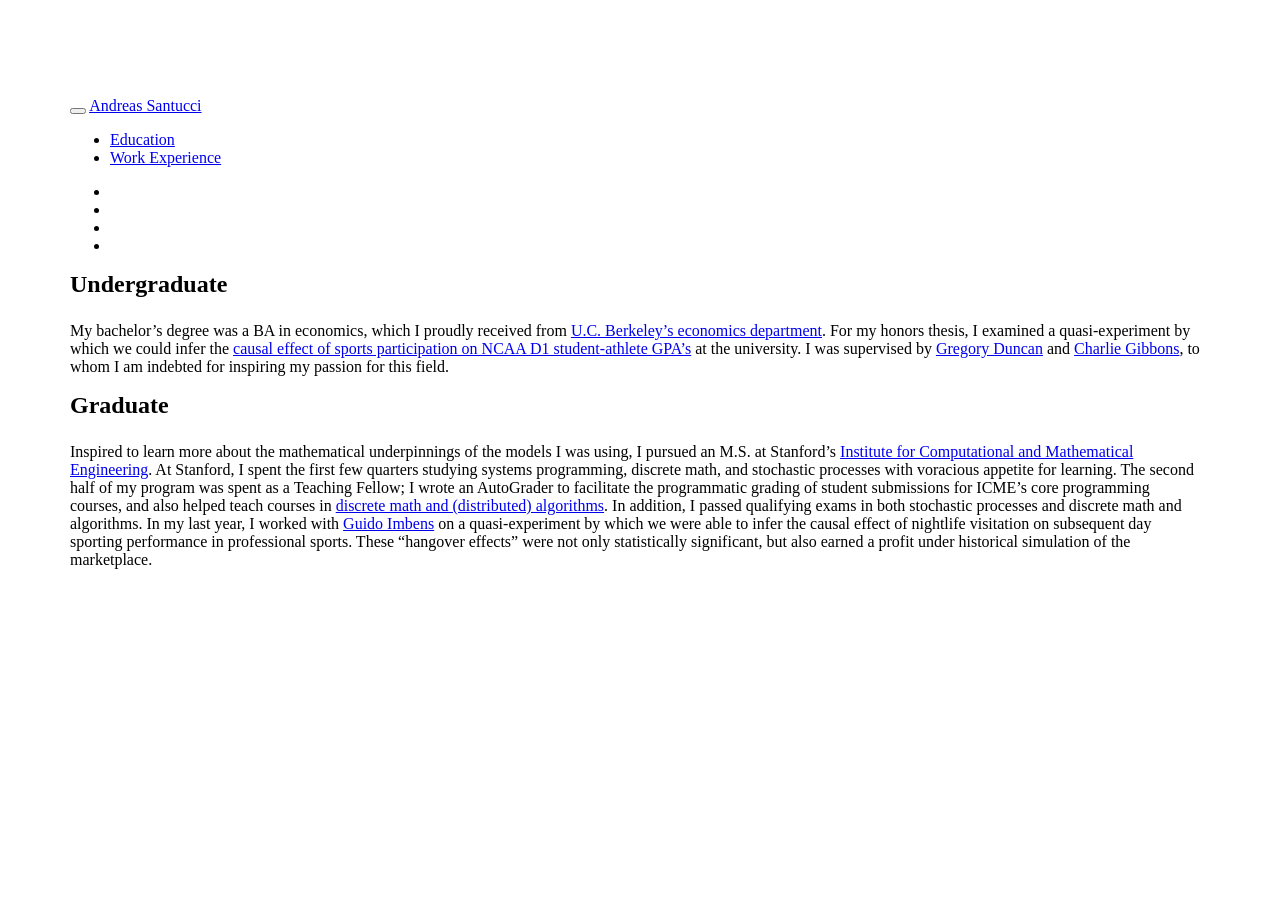
==== Education.html @ 415bad2d "First draft." ====
<!DOCTYPE html>

<html xmlns="http://www.w3.org/1999/xhtml">

<head>

<meta charset="utf-8" />
<meta http-equiv="Content-Type" content="text/html; charset=utf-8" />
<meta name="generator" content="pandoc" />




<title></title>

<script src="site_libs/jquery-1.11.3/jquery.min.js"></script>
<meta name="viewport" content="width=device-width, initial-scale=1" />
<link href="site_libs/bootstrap-3.3.5/css/paper.min.css" rel="stylesheet" />
<script src="site_libs/bootstrap-3.3.5/js/bootstrap.min.js"></script>
<script src="site_libs/bootstrap-3.3.5/shim/html5shiv.min.js"></script>
<script src="site_libs/bootstrap-3.3.5/shim/respond.min.js"></script>
<script src="site_libs/jqueryui-1.11.4/jquery-ui.min.js"></script>
<link href="site_libs/tocify-1.9.1/jquery.tocify.css" rel="stylesheet" />
<script src="site_libs/tocify-1.9.1/jquery.tocify.js"></script>
<script src="site_libs/navigation-1.1/tabsets.js"></script>
<link href="site_libs/highlightjs-9.12.0/default.css" rel="stylesheet" />
<script src="site_libs/highlightjs-9.12.0/highlight.js"></script>
<link href="site_libs/font-awesome-4.5.0/css/font-awesome.min.css" rel="stylesheet" />

<style type="text/css">code{white-space: pre;}</style>
<style type="text/css">
  pre:not([class]) {
    background-color: white;
  }
</style>
<script type="text/javascript">
if (window.hljs) {
  hljs.configure({languages: []});
  hljs.initHighlightingOnLoad();
  if (document.readyState && document.readyState === "complete") {
    window.setTimeout(function() { hljs.initHighlighting(); }, 0);
  }
}
</script>



<style type="text/css">
h1 {
  font-size: 34px;
}
h1.title {
  font-size: 38px;
}
h2 {
  font-size: 30px;
}
h3 {
  font-size: 24px;
}
h4 {
  font-size: 18px;
}
h5 {
  font-size: 16px;
}
h6 {
  font-size: 12px;
}
.table th:not([align]) {
  text-align: left;
}
</style>

<link rel="stylesheet" href="styles.css" type="text/css" />

</head>

<body>

<style type = "text/css">
.main-container {
  max-width: 940px;
  margin-left: auto;
  margin-right: auto;
}
code {
  color: inherit;
  background-color: rgba(0, 0, 0, 0.04);
}
img {
  max-width:100%;
  height: auto;
}
.tabbed-pane {
  padding-top: 12px;
}
button.code-folding-btn:focus {
  outline: none;
}
</style>


<style type="text/css">
/* padding for bootstrap navbar */
body {
  padding-top: 64px;
  padding-bottom: 40px;
}
/* offset scroll position for anchor links (for fixed navbar)  */
.section h1 {
  padding-top: 69px;
  margin-top: -69px;
}

.section h2 {
  padding-top: 69px;
  margin-top: -69px;
}
.section h3 {
  padding-top: 69px;
  margin-top: -69px;
}
.section h4 {
  padding-top: 69px;
  margin-top: -69px;
}
.section h5 {
  padding-top: 69px;
  margin-top: -69px;
}
.section h6 {
  padding-top: 69px;
  margin-top: -69px;
}
</style>

<script>
// manage active state of menu based on current page
$(document).ready(function () {
  // active menu anchor
  href = window.location.pathname
  href = href.substr(href.lastIndexOf('/') + 1)
  if (href === "")
    href = "index.html";
  var menuAnchor = $('a[href="' + href + '"]');

  // mark it active
  menuAnchor.parent().addClass('active');

  // if it's got a parent navbar menu mark it active as well
  menuAnchor.closest('li.dropdown').addClass('active');
});
</script>


<div class="container-fluid main-container">

<!-- tabsets -->
<script>
$(document).ready(function () {
  window.buildTabsets("TOC");
});
</script>

<!-- code folding -->




<script>
$(document).ready(function ()  {

    // move toc-ignore selectors from section div to header
    $('div.section.toc-ignore')
        .removeClass('toc-ignore')
        .children('h1,h2,h3,h4,h5').addClass('toc-ignore');

    // establish options
    var options = {
      selectors: "h1,h2,h3",
      theme: "bootstrap3",
      context: '.toc-content',
      hashGenerator: function (text) {
        return text.replace(/[.\\/?&!#<>]/g, '').replace(/\s/g, '_').toLowerCase();
      },
      ignoreSelector: ".toc-ignore",
      scrollTo: 0
    };
    options.showAndHide = true;
    options.smoothScroll = true;

    // tocify
    var toc = $("#TOC").tocify(options).data("toc-tocify");
});
</script>

<style type="text/css">

#TOC {
  margin: 25px 0px 20px 0px;
}
@media (max-width: 768px) {
#TOC {
  position: relative;
  width: 100%;
}
}


.toc-content {
  padding-left: 30px;
  padding-right: 40px;
}

div.main-container {
  max-width: 1200px;
}

div.tocify {
  width: 20%;
  max-width: 260px;
  max-height: 85%;
}

@media (min-width: 768px) and (max-width: 991px) {
  div.tocify {
    width: 25%;
  }
}

@media (max-width: 767px) {
  div.tocify {
    width: 100%;
    max-width: none;
  }
}

.tocify ul, .tocify li {
  line-height: 20px;
}

.tocify-subheader .tocify-item {
  font-size: 0.90em;
  padding-left: 25px;
  text-indent: 0;
}

.tocify .list-group-item {
  border-radius: 0px;
}


</style>

<!-- setup 3col/9col grid for toc_float and main content  -->
<div class="row-fluid">
<div class="col-xs-12 col-sm-4 col-md-3">
<div id="TOC" class="tocify">
</div>
</div>

<div class="toc-content col-xs-12 col-sm-8 col-md-9">




<div class="navbar navbar-default  navbar-fixed-top" role="navigation">
  <div class="container">
    <div class="navbar-header">
      <button type="button" class="navbar-toggle collapsed" data-toggle="collapse" data-target="#navbar">
        <span class="icon-bar"></span>
        <span class="icon-bar"></span>
        <span class="icon-bar"></span>
      </button>
      <a class="navbar-brand" href="index.html">Andreas Santucci</a>
    </div>
    <div id="navbar" class="navbar-collapse collapse">
      <ul class="nav navbar-nav">
        <li>
  <a href="Education.html">Education</a>
</li>
<li>
  <a href="Work_Experience.html">Work Experience</a>
</li>
      </ul>
      <ul class="nav navbar-nav navbar-right">
        <li>
  <a href="mailto:santucci.andreas@gmail.com">
    <span class="fa fa-envelope fa-lg"></span>
     
  </a>
</li>
<li>
  <a href="https://github.com/asantucci">
    <span class="fa fa-github fa-lg"></span>
     
  </a>
</li>
<li>
  <a href="https://twitter.com/andreassantucci">
    <span class="fa fa-twitter fa-lg"></span>
     
  </a>
</li>
<li>
  <a href="https://www.linkedin.com/in/santucciandreas/">
    <span class="fa fa-linkedin fa-lg"></span>
     
  </a>
</li>
      </ul>
    </div><!--/.nav-collapse -->
  </div><!--/.container -->
</div><!--/.navbar -->

<div class="fluid-row" id="header">




</div>


<p><link rel="stylesheet" href="styles.css" type="text/css"></p>
<div id="undergraduate" class="section level3">
<h3>Undergraduate</h3>
<p>My bachelor’s degree was a BA in economics, which I proudly received from <a href="https://www.econ.berkeley.edu/">U.C. Berkeley’s economics department</a>. For my honors thesis, I examined a quasi-experiment by which we could infer the <a href="http://econ.berkeley.edu/sites/default/files/Santucci.pdf">causal effect of sports participation on NCAA D1 student-athlete GPA’s</a> at the university. I was supervised by <a href="https://econ.washington.edu/news/2014/03/21/amazon-principal-economist-and-affiliate-professor-greg-duncan-introduces-machine">Gregory Duncan</a> and <a href="http://gibbons.bio/">Charlie Gibbons</a>, to whom I am indebted for inspiring my passion for this field.</p>
</div>
<div id="graduate" class="section level3">
<h3>Graduate</h3>
<p>Inspired to learn more about the mathematical underpinnings of the models I was using, I pursued an M.S. at Stanford’s <a href="https://icme.stanford.edu/">Institute for Computational and Mathematical Engineering</a>. At Stanford, I spent the first few quarters studying systems programming, discrete math, and stochastic processes with voracious appetite for learning. The second half of my program was spent as a Teaching Fellow; I wrote an AutoGrader to facilitate the programmatic grading of student submissions for ICME’s core programming courses, and also helped teach courses in <a href="https://stanford.edu/~rezab/classes/cme305/W17/">discrete math and (distributed) algorithms</a>. In addition, I passed qualifying exams in both stochastic processes and discrete math and algorithms. In my last year, I worked with <a href="https://www.gsb.stanford.edu/faculty-research/faculty/guido-w-imbens">Guido Imbens</a> on a quasi-experiment by which we were able to infer the causal effect of nightlife visitation on subsequent day sporting performance in professional sports. These “hangover effects” were not only statistically significant, but also earned a profit under historical simulation of the marketplace.</p>
</div>



</div>
</div>

</div>

<script>

// add bootstrap table styles to pandoc tables
function bootstrapStylePandocTables() {
  $('tr.header').parent('thead').parent('table').addClass('table table-condensed');
}
$(document).ready(function () {
  bootstrapStylePandocTables();
});


</script>

<!-- dynamically load mathjax for compatibility with self-contained -->
<script>
  (function () {
    var script = document.createElement("script");
    script.type = "text/javascript";
    script.src  = "https://mathjax.rstudio.com/latest/MathJax.js?config=TeX-AMS-MML_HTMLorMML";
    document.getElementsByTagName("head")[0].appendChild(script);
  })();
</script>

</body>
</html>
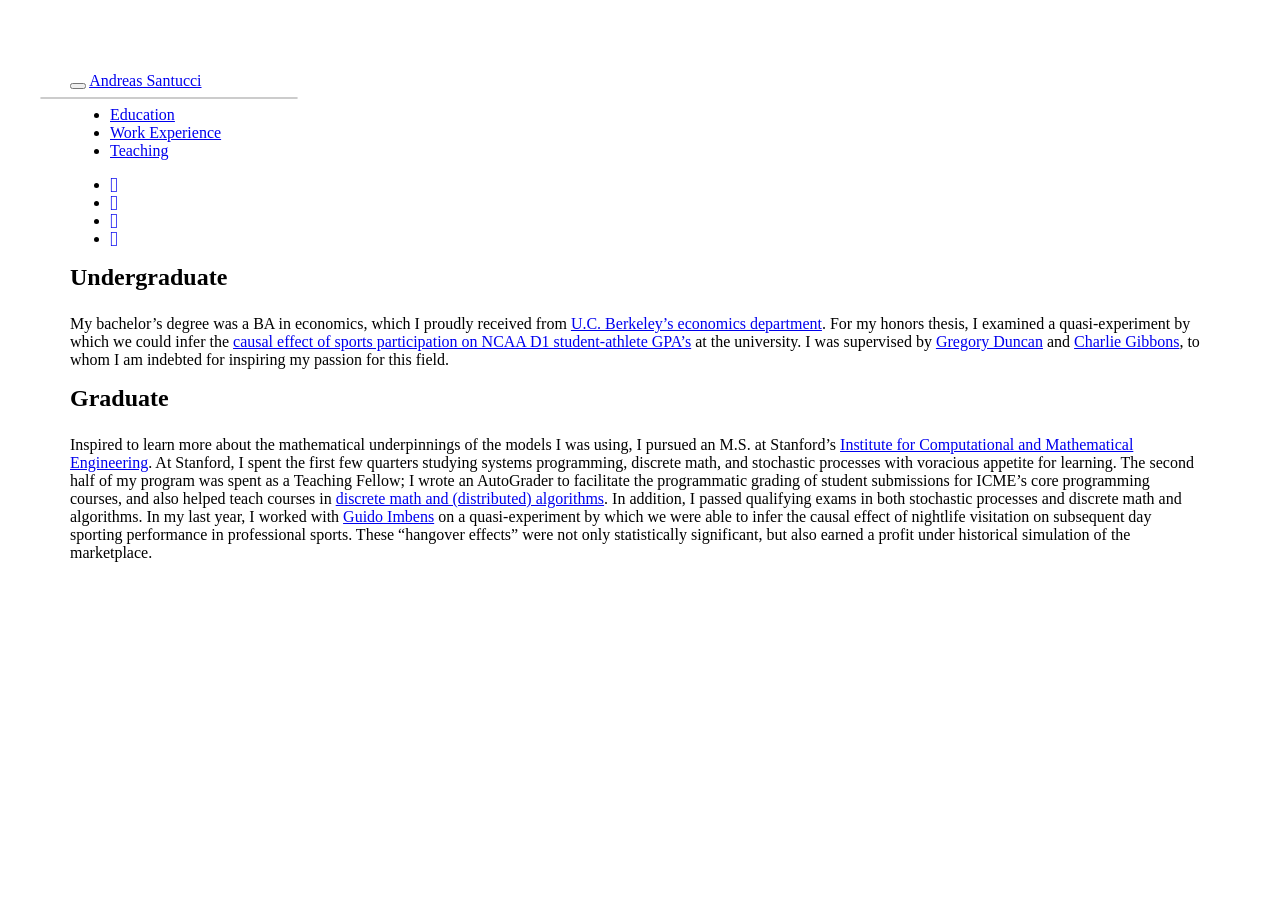
==== commit ff05d3f9: "Added Teaching section." ====
--- a/Education.html
+++ b/Education.html
@@ -283,6 +283,9 @@
 <li>
   <a href="Work_Experience.html">Work Experience</a>
 </li>
+<li>
+  <a href="Teaching.html">Teaching</a>
+</li>
       </ul>
       <ul class="nav navbar-nav navbar-right">
         <li>
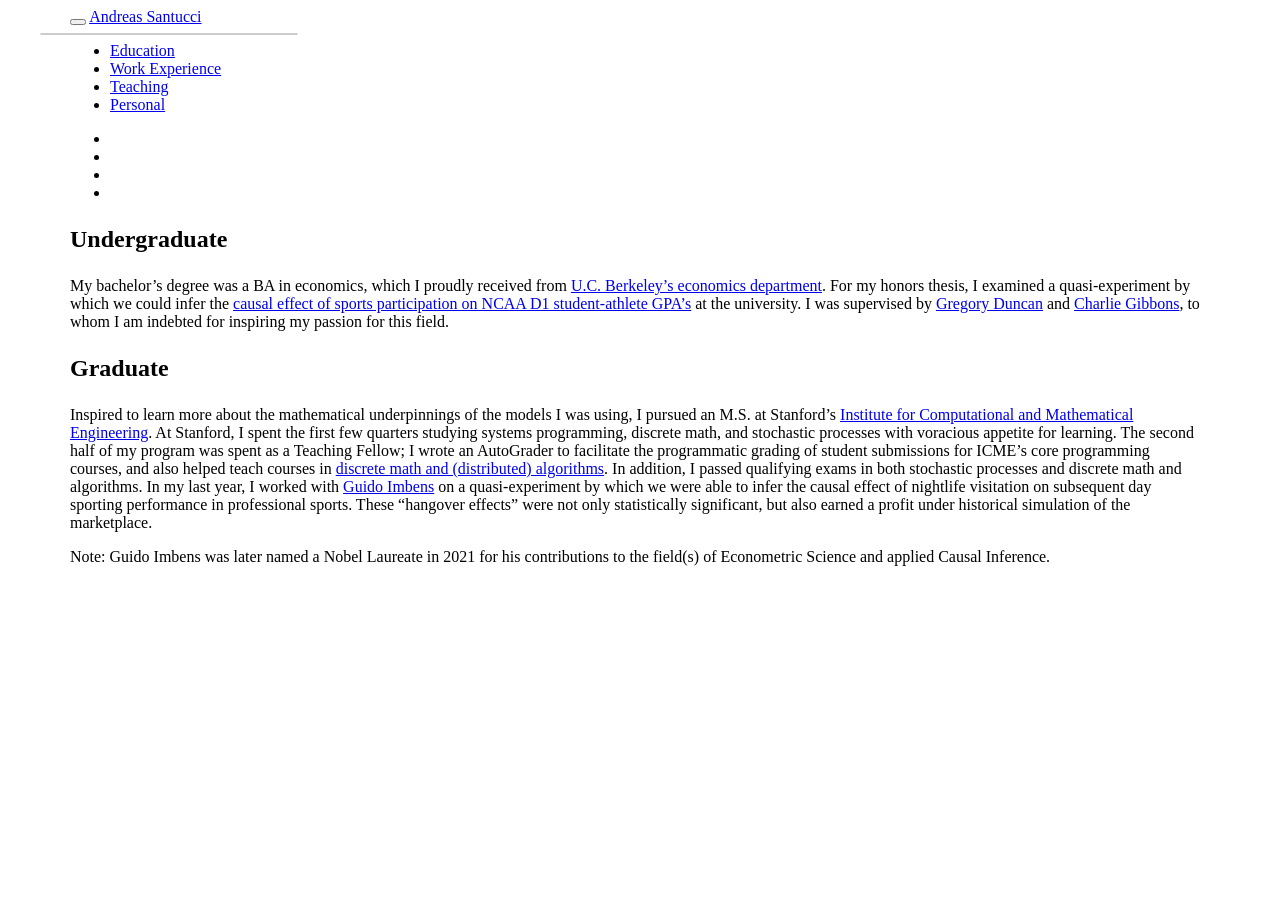
==== commit 5b6d8504: "Added reference to Guido's prize." ====
--- a/Education.html
+++ b/Education.html
@@ -1,38 +1,53 @@
 <!DOCTYPE html>
 
-<html xmlns="http://www.w3.org/1999/xhtml">
+<html>
 
 <head>
 
 <meta charset="utf-8" />
-<meta http-equiv="Content-Type" content="text/html; charset=utf-8" />
 <meta name="generator" content="pandoc" />
-
-
-
-
-<title></title>
-
-<script src="site_libs/jquery-1.11.3/jquery.min.js"></script>
+<meta http-equiv="X-UA-Compatible" content="IE=EDGE" />
+
+
+
+
+<title>Education.knit</title>
+
+<script src="site_libs/header-attrs-2.14/header-attrs.js"></script>
+<script src="site_libs/jquery-3.6.0/jquery-3.6.0.min.js"></script>
 <meta name="viewport" content="width=device-width, initial-scale=1" />
 <link href="site_libs/bootstrap-3.3.5/css/paper.min.css" rel="stylesheet" />
 <script src="site_libs/bootstrap-3.3.5/js/bootstrap.min.js"></script>
 <script src="site_libs/bootstrap-3.3.5/shim/html5shiv.min.js"></script>
 <script src="site_libs/bootstrap-3.3.5/shim/respond.min.js"></script>
+<style>h1 {font-size: 34px;}
+       h1.title {font-size: 38px;}
+       h2 {font-size: 30px;}
+       h3 {font-size: 24px;}
+       h4 {font-size: 18px;}
+       h5 {font-size: 16px;}
+       h6 {font-size: 12px;}
+       code {color: inherit; background-color: rgba(0, 0, 0, 0.04);}
+       pre:not([class]) { background-color: white }</style>
 <script src="site_libs/jqueryui-1.11.4/jquery-ui.min.js"></script>
 <link href="site_libs/tocify-1.9.1/jquery.tocify.css" rel="stylesheet" />
 <script src="site_libs/tocify-1.9.1/jquery.tocify.js"></script>
 <script src="site_libs/navigation-1.1/tabsets.js"></script>
 <link href="site_libs/highlightjs-9.12.0/default.css" rel="stylesheet" />
 <script src="site_libs/highlightjs-9.12.0/highlight.js"></script>
-<link href="site_libs/font-awesome-4.5.0/css/font-awesome.min.css" rel="stylesheet" />
+<link href="site_libs/font-awesome-5.1.0/css/all.css" rel="stylesheet" />
+<link href="site_libs/font-awesome-5.1.0/css/v4-shims.css" rel="stylesheet" />
+
+<style type="text/css">
+  code{white-space: pre-wrap;}
+  span.smallcaps{font-variant: small-caps;}
+  span.underline{text-decoration: underline;}
+  div.column{display: inline-block; vertical-align: top; width: 50%;}
+  div.hanging-indent{margin-left: 1.5em; text-indent: -1.5em;}
+  ul.task-list{list-style: none;}
+    </style>
 
 <style type="text/css">code{white-space: pre;}</style>
-<style type="text/css">
-  pre:not([class]) {
-    background-color: white;
-  }
-</style>
 <script type="text/javascript">
 if (window.hljs) {
   hljs.configure({languages: []});
@@ -45,38 +60,12 @@
 
 
 
-<style type="text/css">
-h1 {
-  font-size: 34px;
-}
-h1.title {
-  font-size: 38px;
-}
-h2 {
-  font-size: 30px;
-}
-h3 {
-  font-size: 24px;
-}
-h4 {
-  font-size: 18px;
-}
-h5 {
-  font-size: 16px;
-}
-h6 {
-  font-size: 12px;
-}
-.table th:not([align]) {
-  text-align: left;
-}
-</style>
+
+
 
 <link rel="stylesheet" href="styles.css" type="text/css" />
 
-</head>
-
-<body>
+
 
 <style type = "text/css">
 .main-container {
@@ -84,58 +73,71 @@
   margin-left: auto;
   margin-right: auto;
 }
-code {
-  color: inherit;
-  background-color: rgba(0, 0, 0, 0.04);
-}
 img {
   max-width:100%;
-  height: auto;
 }
 .tabbed-pane {
   padding-top: 12px;
 }
+.html-widget {
+  margin-bottom: 20px;
+}
 button.code-folding-btn:focus {
   outline: none;
 }
+summary {
+  display: list-item;
+}
+details > summary > p:only-child {
+  display: inline;
+}
+pre code {
+  padding: 0;
+}
 </style>
 
 
 <style type="text/css">
-/* padding for bootstrap navbar */
-body {
-  padding-top: 64px;
-  padding-bottom: 40px;
-}
-/* offset scroll position for anchor links (for fixed navbar)  */
-.section h1 {
-  padding-top: 69px;
-  margin-top: -69px;
-}
-
-.section h2 {
-  padding-top: 69px;
-  margin-top: -69px;
-}
-.section h3 {
-  padding-top: 69px;
-  margin-top: -69px;
-}
-.section h4 {
-  padding-top: 69px;
-  margin-top: -69px;
-}
-.section h5 {
-  padding-top: 69px;
-  margin-top: -69px;
-}
-.section h6 {
-  padding-top: 69px;
-  margin-top: -69px;
+.dropdown-submenu {
+  position: relative;
+}
+.dropdown-submenu>.dropdown-menu {
+  top: 0;
+  left: 100%;
+  margin-top: -6px;
+  margin-left: -1px;
+  border-radius: 0 6px 6px 6px;
+}
+.dropdown-submenu:hover>.dropdown-menu {
+  display: block;
+}
+.dropdown-submenu>a:after {
+  display: block;
+  content: " ";
+  float: right;
+  width: 0;
+  height: 0;
+  border-color: transparent;
+  border-style: solid;
+  border-width: 5px 0 5px 5px;
+  border-left-color: #cccccc;
+  margin-top: 5px;
+  margin-right: -10px;
+}
+.dropdown-submenu:hover>a:after {
+  border-left-color: #adb5bd;
+}
+.dropdown-submenu.pull-left {
+  float: none;
+}
+.dropdown-submenu.pull-left>.dropdown-menu {
+  left: -100%;
+  margin-left: 10px;
+  border-radius: 6px 0 6px 6px;
 }
 </style>
 
-<script>
+<script type="text/javascript">
 // manage active state of menu based on current page
 $(document).ready(function () {
   // active menu anchor
@@ -146,54 +148,85 @@
   var menuAnchor = $('a[href="' + href + '"]');
 
   // mark it active
-  menuAnchor.parent().addClass('active');
+  menuAnchor.tab('show');
 
   // if it's got a parent navbar menu mark it active as well
   menuAnchor.closest('li.dropdown').addClass('active');
+
+  // Navbar adjustments
+  var navHeight = $(".navbar").first().height() + 15;
+  var style = document.createElement('style');
+  var pt = "padding-top: " + navHeight + "px; ";
+  var mt = "margin-top: -" + navHeight + "px; ";
+  var css = "";
+  // offset scroll position for anchor links (for fixed navbar)
+  for (var i = 1; i <= 6; i++) {
+    css += ".section h" + i + "{ " + pt + mt + "}\n";
+  }
+  style.innerHTML = "body {" + pt + "padding-bottom: 40px; }\n" + css;
+  document.head.appendChild(style);
 });
 </script>
 
-
-<div class="container-fluid main-container">
-
 <!-- tabsets -->
-<script>
-$(document).ready(function () {
-  window.buildTabsets("TOC");
-});
-</script>
+
+<style type="text/css">
+.tabset-dropdown > .nav-tabs {
+  display: inline-table;
+  max-height: 500px;
+  min-height: 44px;
+  overflow-y: auto;
+  border: 1px solid #ddd;
+  border-radius: 4px;
+}
+
+.tabset-dropdown > .nav-tabs > li.active:before {
+  content: "";
+  font-family: 'Glyphicons Halflings';
+  display: inline-block;
+  padding: 10px;
+  border-right: 1px solid #ddd;
+}
+
+.tabset-dropdown > .nav-tabs.nav-tabs-open > li.active:before {
+  content: "&#xe258;";
+  border: none;
+}
+
+.tabset-dropdown > .nav-tabs.nav-tabs-open:before {
+  content: "";
+  font-family: 'Glyphicons Halflings';
+  display: inline-block;
+  padding: 10px;
+  border-right: 1px solid #ddd;
+}
+
+.tabset-dropdown > .nav-tabs > li.active {
+  display: block;
+}
+
+.tabset-dropdown > .nav-tabs > li > a,
+.tabset-dropdown > .nav-tabs > li > a:focus,
+.tabset-dropdown > .nav-tabs > li > a:hover {
+  border: none;
+  display: inline-block;
+  border-radius: 4px;
+  background-color: transparent;
+}
+
+.tabset-dropdown > .nav-tabs.nav-tabs-open > li {
+  display: block;
+  float: none;
+}
+
+.tabset-dropdown > .nav-tabs > li {
+  display: none;
+}
+</style>
 
 <!-- code folding -->
 
 
-
-
-<script>
-$(document).ready(function ()  {
-
-    // move toc-ignore selectors from section div to header
-    $('div.section.toc-ignore')
-        .removeClass('toc-ignore')
-        .children('h1,h2,h3,h4,h5').addClass('toc-ignore');
-
-    // establish options
-    var options = {
-      selectors: "h1,h2,h3",
-      theme: "bootstrap3",
-      context: '.toc-content',
-      hashGenerator: function (text) {
-        return text.replace(/[.\\/?&!#<>]/g, '').replace(/\s/g, '_').toLowerCase();
-      },
-      ignoreSelector: ".toc-ignore",
-      scrollTo: 0
-    };
-    options.showAndHide = true;
-    options.smoothScroll = true;
-
-    // tocify
-    var toc = $("#TOC").tocify(options).data("toc-tocify");
-});
-</script>
 
 <style type="text/css">
 
@@ -207,6 +240,12 @@
 }
 }
 
+@media print {
+.toc-content {
+  /* see https://github.com/w3c/csswg-drafts/issues/4434 */
+  float: right;
+}
+}
 
 .toc-content {
   padding-left: 30px;
@@ -242,8 +281,6 @@
 
 .tocify-subheader .tocify-item {
   font-size: 0.90em;
-  padding-left: 25px;
-  text-indent: 0;
 }
 
 .tocify .list-group-item {
@@ -253,8 +290,18 @@
 
 </style>
 
+
+
+</head>
+
+<body>
+
+
+<div class="container-fluid main-container">
+
+
 <!-- setup 3col/9col grid for toc_float and main content  -->
-<div class="row-fluid">
+<div class="row">
 <div class="col-xs-12 col-sm-4 col-md-3">
 <div id="TOC" class="tocify">
 </div>
@@ -268,7 +315,7 @@
 <div class="navbar navbar-default  navbar-fixed-top" role="navigation">
   <div class="container">
     <div class="navbar-header">
-      <button type="button" class="navbar-toggle collapsed" data-toggle="collapse" data-target="#navbar">
+      <button type="button" class="navbar-toggle collapsed" data-toggle="collapse" data-bs-toggle="collapse" data-target="#navbar" data-bs-target="#navbar">
         <span class="icon-bar"></span>
         <span class="icon-bar"></span>
         <span class="icon-bar"></span>
@@ -286,6 +333,9 @@
 <li>
   <a href="Teaching.html">Teaching</a>
 </li>
+<li>
+  <a href="Personal.html">Personal</a>
+</li>
       </ul>
       <ul class="nav navbar-nav navbar-right">
         <li>
@@ -317,7 +367,7 @@
   </div><!--/.container -->
 </div><!--/.navbar -->
 
-<div class="fluid-row" id="header">
+<div id="header">
 
 
 
@@ -333,6 +383,7 @@
 <div id="graduate" class="section level3">
 <h3>Graduate</h3>
 <p>Inspired to learn more about the mathematical underpinnings of the models I was using, I pursued an M.S. at Stanford’s <a href="https://icme.stanford.edu/">Institute for Computational and Mathematical Engineering</a>. At Stanford, I spent the first few quarters studying systems programming, discrete math, and stochastic processes with voracious appetite for learning. The second half of my program was spent as a Teaching Fellow; I wrote an AutoGrader to facilitate the programmatic grading of student submissions for ICME’s core programming courses, and also helped teach courses in <a href="https://stanford.edu/~rezab/classes/cme305/W17/">discrete math and (distributed) algorithms</a>. In addition, I passed qualifying exams in both stochastic processes and discrete math and algorithms. In my last year, I worked with <a href="https://www.gsb.stanford.edu/faculty-research/faculty/guido-w-imbens">Guido Imbens</a> on a quasi-experiment by which we were able to infer the causal effect of nightlife visitation on subsequent day sporting performance in professional sports. These “hangover effects” were not only statistically significant, but also earned a profit under historical simulation of the marketplace.</p>
+<p>Note: Guido Imbens was later named a Nobel Laureate in 2021 for his contributions to the field(s) of Econometric Science and applied Causal Inference.</p>
 </div>
 
 
@@ -346,13 +397,59 @@
 
 // add bootstrap table styles to pandoc tables
 function bootstrapStylePandocTables() {
-  $('tr.header').parent('thead').parent('table').addClass('table table-condensed');
+  $('tr.odd').parent('tbody').parent('table').addClass('table table-condensed');
 }
 $(document).ready(function () {
   bootstrapStylePandocTables();
 });
 
 
+</script>
+
+<!-- tabsets -->
+
+<script>
+$(document).ready(function () {
+  window.buildTabsets("TOC");
+});
+
+$(document).ready(function () {
+  $('.tabset-dropdown > .nav-tabs > li').click(function () {
+    $(this).parent().toggleClass('nav-tabs-open');
+  });
+});
+</script>
+
+<!-- code folding -->
+
+<script>
+$(document).ready(function ()  {
+
+    // temporarily add toc-ignore selector to headers for the consistency with Pandoc
+    $('.unlisted.unnumbered').addClass('toc-ignore')
+
+    // move toc-ignore selectors from section div to header
+    $('div.section.toc-ignore')
+        .removeClass('toc-ignore')
+        .children('h1,h2,h3,h4,h5').addClass('toc-ignore');
+
+    // establish options
+    var options = {
+      selectors: "h1,h2,h3",
+      theme: "bootstrap3",
+      context: '.toc-content',
+      hashGenerator: function (text) {
+        return text.replace(/[.\\/?&!#<>]/g, '').replace(/\s/g, '_');
+      },
+      ignoreSelector: ".toc-ignore",
+      scrollTo: 0
+    };
+    options.showAndHide = true;
+    options.smoothScroll = true;
+
+    // tocify
+    var toc = $("#TOC").tocify(options).data("toc-tocify");
+});
 </script>
 
 <!-- dynamically load mathjax for compatibility with self-contained -->
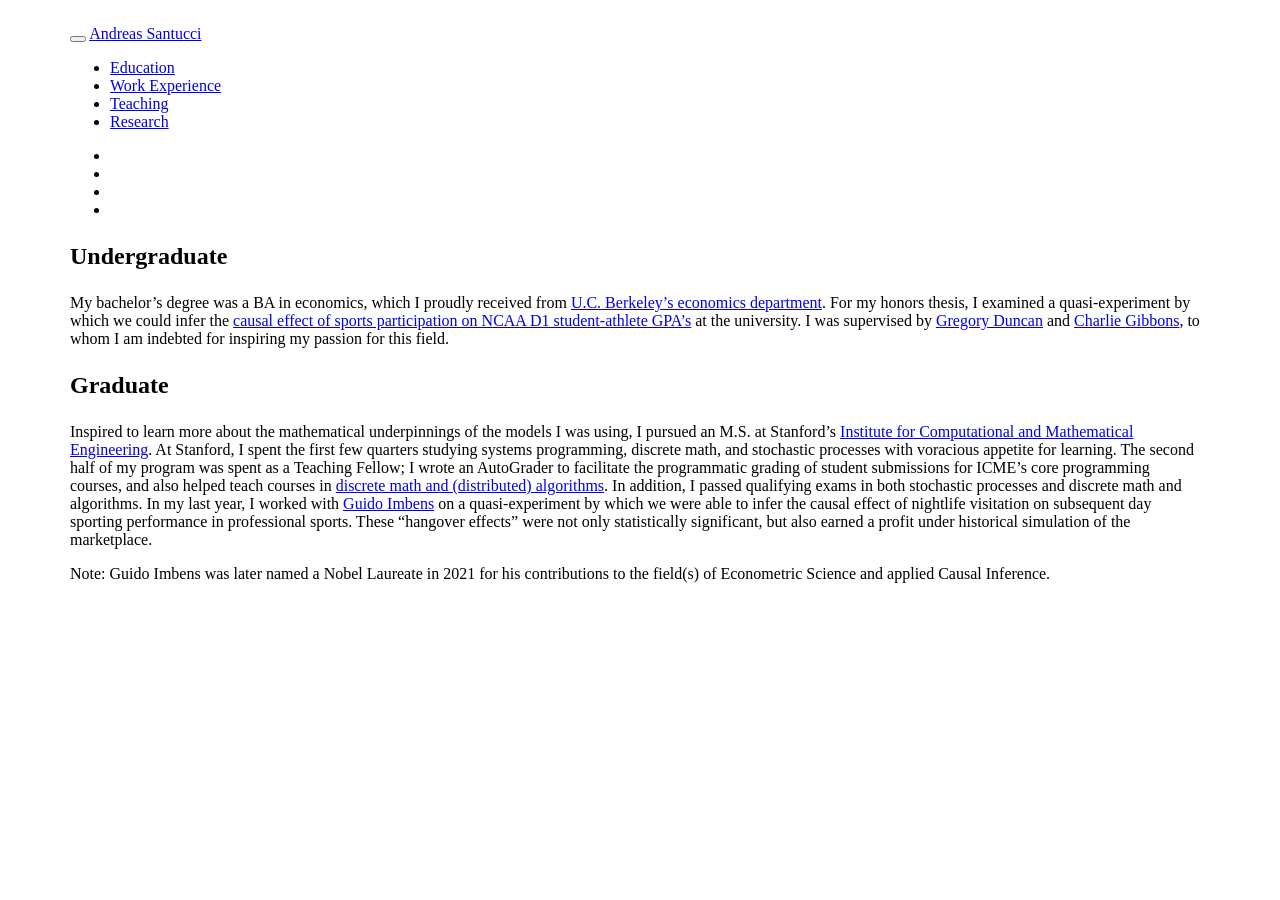
==== commit 33e94729: "Add research subpage." ====
--- a/Education.html
+++ b/Education.html
@@ -334,7 +334,7 @@
   <a href="Teaching.html">Teaching</a>
 </li>
 <li>
-  <a href="Personal.html">Personal</a>
+  <a href="Research.html">Research</a>
 </li>
       </ul>
       <ul class="nav navbar-nav navbar-right">
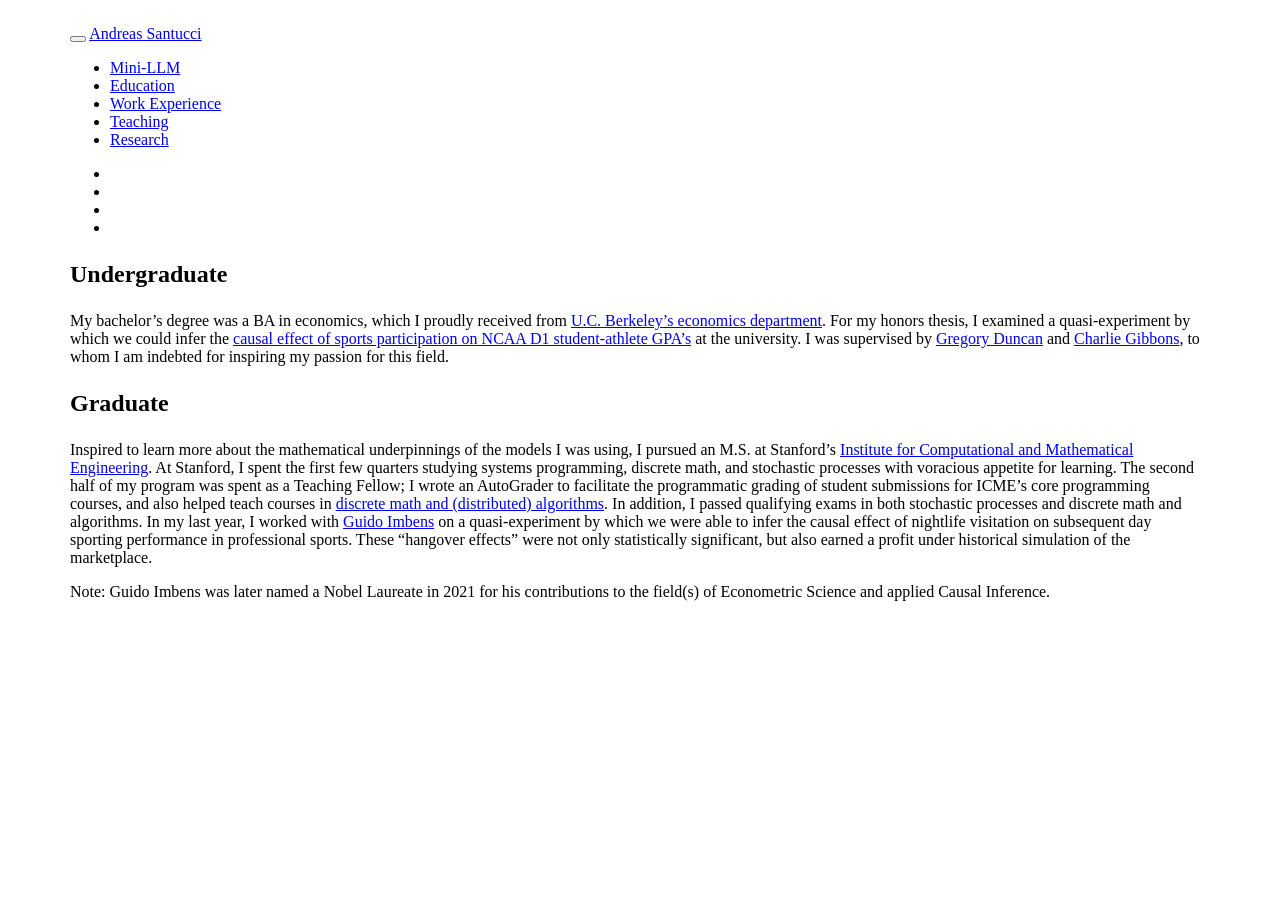
==== commit cadb060c: "Update Education.html" ====
--- a/Education.html
+++ b/Education.html
@@ -3,6 +3,15 @@
 <html>
 
 <head>
+<!-- Google tag (gtag.js) -->
+<script async src="https://www.googletagmanager.com/gtag/js?id=G-79YM4CPY0Z"></script>
+<script>
+  window.dataLayer = window.dataLayer || [];
+  function gtag(){dataLayer.push(arguments);}
+  gtag('js', new Date());
+
+  gtag('config', 'G-79YM4CPY0Z');
+</script>
 
 <meta charset="utf-8" />
 <meta name="generator" content="pandoc" />
@@ -324,7 +333,10 @@
     </div>
     <div id="navbar" class="navbar-collapse collapse">
       <ul class="nav navbar-nav">
-        <li>
+<li>
+  <a href="llm.html">Mini-LLM</a>
+</li>
+<li>
   <a href="Education.html">Education</a>
 </li>
 <li>
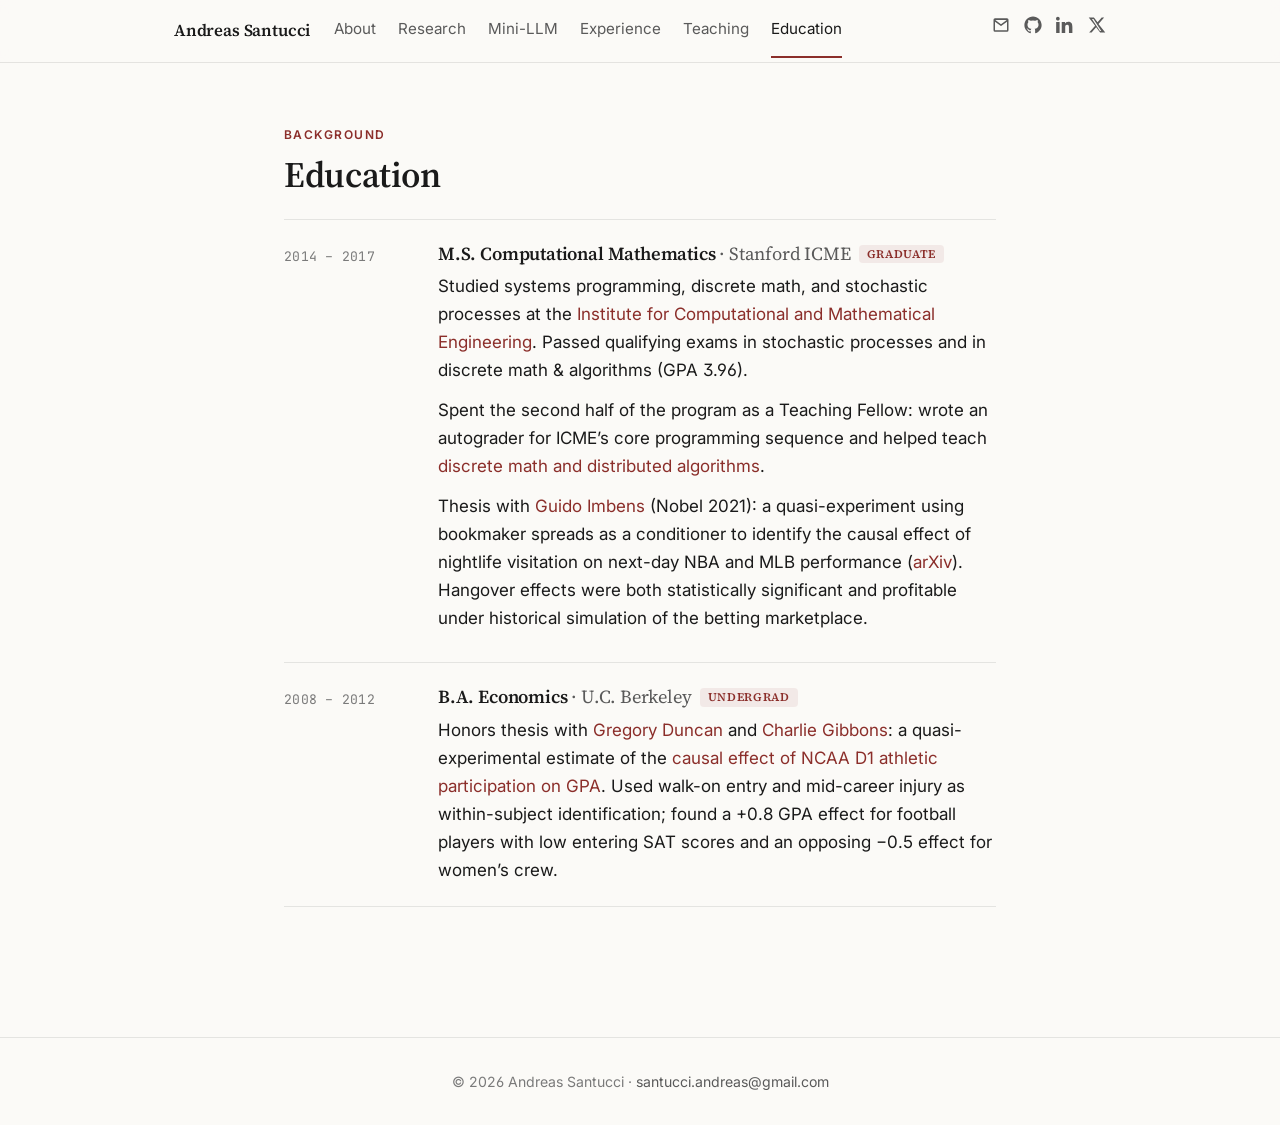
==== commit e7482eb0: "Redesign to incorporate 2025-26 experience." ====
--- a/Education.html
+++ b/Education.html
@@ -1,476 +1,142 @@
 <!DOCTYPE html>
+<html lang="en">
+<head>
+  <meta charset="utf-8" />
+  <meta http-equiv="X-UA-Compatible" content="IE=edge" />
+  <meta name="viewport" content="width=device-width, initial-scale=1" />
 
-<html>
+  <title>Education — Andreas Santucci</title>
+  <meta name="description" content="Education: B.A. Economics at U.C. Berkeley (honors thesis on causal effects of NCAA athletics on GPA) and M.S. Computational Mathematics at Stanford ICME." />
+  <meta name="author" content="Andreas Santucci" />
 
-<head>
-<!-- Google tag (gtag.js) -->
-<script async src="https://www.googletagmanager.com/gtag/js?id=G-79YM4CPY0Z"></script>
-<script>
-  window.dataLayer = window.dataLayer || [];
-  function gtag(){dataLayer.push(arguments);}
-  gtag('js', new Date());
+  <meta property="og:type" content="profile" />
+  <meta property="og:title" content="Education — Andreas Santucci" />
+  <meta property="og:description" content="B.A. Economics, U.C. Berkeley. M.S. Computational Mathematics, Stanford ICME." />
+  <meta property="og:image" content="https://asantucci.github.io/images/profile.jpg" />
+  <meta property="og:url" content="https://asantucci.github.io/Education.html" />
+  <meta name="twitter:card" content="summary" />
 
-  gtag('config', 'G-79YM4CPY0Z');
-</script>
+  <link rel="icon" type="image/svg+xml" href="data:image/svg+xml,%3Csvg xmlns='http://www.w3.org/2000/svg' viewBox='0 0 64 64'%3E%3Crect width='64' height='64' rx='12' fill='%238b2e2a'/%3E%3Ctext x='32' y='44' font-family='Georgia,serif' font-size='38' font-weight='700' fill='%23fbfaf7' text-anchor='middle'%3EA%3C/text%3E%3C/svg%3E" />
+  <link rel="canonical" href="https://asantucci.github.io/Education.html" />
 
-<meta charset="utf-8" />
-<meta name="generator" content="pandoc" />
-<meta http-equiv="X-UA-Compatible" content="IE=EDGE" />
+  <link rel="preconnect" href="https://fonts.googleapis.com" />
+  <link rel="preconnect" href="https://fonts.gstatic.com" crossorigin />
+  <link href="https://fonts.googleapis.com/css2?family=Inter:wght@400;500;600;700&family=Source+Serif+4:opsz,wght@8..60,400;8..60,600;8..60,700&family=JetBrains+Mono:wght@400;500&display=swap" rel="stylesheet" />
 
+  <link rel="stylesheet" href="styles.css" />
 
-
-
-<title>Education.knit</title>
-
-<script src="site_libs/header-attrs-2.14/header-attrs.js"></script>
-<script src="site_libs/jquery-3.6.0/jquery-3.6.0.min.js"></script>
-<meta name="viewport" content="width=device-width, initial-scale=1" />
-<link href="site_libs/bootstrap-3.3.5/css/paper.min.css" rel="stylesheet" />
-<script src="site_libs/bootstrap-3.3.5/js/bootstrap.min.js"></script>
-<script src="site_libs/bootstrap-3.3.5/shim/html5shiv.min.js"></script>
-<script src="site_libs/bootstrap-3.3.5/shim/respond.min.js"></script>
-<style>h1 {font-size: 34px;}
-       h1.title {font-size: 38px;}
-       h2 {font-size: 30px;}
-       h3 {font-size: 24px;}
-       h4 {font-size: 18px;}
-       h5 {font-size: 16px;}
-       h6 {font-size: 12px;}
-       code {color: inherit; background-color: rgba(0, 0, 0, 0.04);}
-       pre:not([class]) { background-color: white }</style>
-<script src="site_libs/jqueryui-1.11.4/jquery-ui.min.js"></script>
-<link href="site_libs/tocify-1.9.1/jquery.tocify.css" rel="stylesheet" />
-<script src="site_libs/tocify-1.9.1/jquery.tocify.js"></script>
-<script src="site_libs/navigation-1.1/tabsets.js"></script>
-<link href="site_libs/highlightjs-9.12.0/default.css" rel="stylesheet" />
-<script src="site_libs/highlightjs-9.12.0/highlight.js"></script>
-<link href="site_libs/font-awesome-5.1.0/css/all.css" rel="stylesheet" />
-<link href="site_libs/font-awesome-5.1.0/css/v4-shims.css" rel="stylesheet" />
-
-<style type="text/css">
-  code{white-space: pre-wrap;}
-  span.smallcaps{font-variant: small-caps;}
-  span.underline{text-decoration: underline;}
-  div.column{display: inline-block; vertical-align: top; width: 50%;}
-  div.hanging-indent{margin-left: 1.5em; text-indent: -1.5em;}
-  ul.task-list{list-style: none;}
-    </style>
-
-<style type="text/css">code{white-space: pre;}</style>
-<script type="text/javascript">
-if (window.hljs) {
-  hljs.configure({languages: []});
-  hljs.initHighlightingOnLoad();
-  if (document.readyState && document.readyState === "complete") {
-    window.setTimeout(function() { hljs.initHighlighting(); }, 0);
-  }
-}
-</script>
-
-
-
-
-
-
-<link rel="stylesheet" href="styles.css" type="text/css" />
-
-
-
-<style type = "text/css">
-.main-container {
-  max-width: 940px;
-  margin-left: auto;
-  margin-right: auto;
-}
-img {
-  max-width:100%;
-}
-.tabbed-pane {
-  padding-top: 12px;
-}
-.html-widget {
-  margin-bottom: 20px;
-}
-button.code-folding-btn:focus {
-  outline: none;
-}
-summary {
-  display: list-item;
-}
-details > summary > p:only-child {
-  display: inline;
-}
-pre code {
-  padding: 0;
-}
-</style>
-
-
-<style type="text/css">
-.dropdown-submenu {
-  position: relative;
-}
-.dropdown-submenu>.dropdown-menu {
-  top: 0;
-  left: 100%;
-  margin-top: -6px;
-  margin-left: -1px;
-  border-radius: 0 6px 6px 6px;
-}
-.dropdown-submenu:hover>.dropdown-menu {
-  display: block;
-}
-.dropdown-submenu>a:after {
-  display: block;
-  content: " ";
-  float: right;
-  width: 0;
-  height: 0;
-  border-color: transparent;
-  border-style: solid;
-  border-width: 5px 0 5px 5px;
-  border-left-color: #cccccc;
-  margin-top: 5px;
-  margin-right: -10px;
-}
-.dropdown-submenu:hover>a:after {
-  border-left-color: #adb5bd;
-}
-.dropdown-submenu.pull-left {
-  float: none;
-}
-.dropdown-submenu.pull-left>.dropdown-menu {
-  left: -100%;
-  margin-left: 10px;
-  border-radius: 6px 0 6px 6px;
-}
-</style>
-
-<script type="text/javascript">
-// manage active state of menu based on current page
-$(document).ready(function () {
-  // active menu anchor
-  href = window.location.pathname
-  href = href.substr(href.lastIndexOf('/') + 1)
-  if (href === "")
-    href = "index.html";
-  var menuAnchor = $('a[href="' + href + '"]');
-
-  // mark it active
-  menuAnchor.tab('show');
-
-  // if it's got a parent navbar menu mark it active as well
-  menuAnchor.closest('li.dropdown').addClass('active');
-
-  // Navbar adjustments
-  var navHeight = $(".navbar").first().height() + 15;
-  var style = document.createElement('style');
-  var pt = "padding-top: " + navHeight + "px; ";
-  var mt = "margin-top: -" + navHeight + "px; ";
-  var css = "";
-  // offset scroll position for anchor links (for fixed navbar)
-  for (var i = 1; i <= 6; i++) {
-    css += ".section h" + i + "{ " + pt + mt + "}\n";
-  }
-  style.innerHTML = "body {" + pt + "padding-bottom: 40px; }\n" + css;
-  document.head.appendChild(style);
-});
-</script>
-
-<!-- tabsets -->
-
-<style type="text/css">
-.tabset-dropdown > .nav-tabs {
-  display: inline-table;
-  max-height: 500px;
-  min-height: 44px;
-  overflow-y: auto;
-  border: 1px solid #ddd;
-  border-radius: 4px;
-}
-
-.tabset-dropdown > .nav-tabs > li.active:before {
-  content: "";
-  font-family: 'Glyphicons Halflings';
-  display: inline-block;
-  padding: 10px;
-  border-right: 1px solid #ddd;
-}
-
-.tabset-dropdown > .nav-tabs.nav-tabs-open > li.active:before {
-  content: "&#xe258;";
-  border: none;
-}
-
-.tabset-dropdown > .nav-tabs.nav-tabs-open:before {
-  content: "";
-  font-family: 'Glyphicons Halflings';
-  display: inline-block;
-  padding: 10px;
-  border-right: 1px solid #ddd;
-}
-
-.tabset-dropdown > .nav-tabs > li.active {
-  display: block;
-}
-
-.tabset-dropdown > .nav-tabs > li > a,
-.tabset-dropdown > .nav-tabs > li > a:focus,
-.tabset-dropdown > .nav-tabs > li > a:hover {
-  border: none;
-  display: inline-block;
-  border-radius: 4px;
-  background-color: transparent;
-}
-
-.tabset-dropdown > .nav-tabs.nav-tabs-open > li {
-  display: block;
-  float: none;
-}
-
-.tabset-dropdown > .nav-tabs > li {
-  display: none;
-}
-</style>
-
-<!-- code folding -->
-
-
-
-<style type="text/css">
-
-#TOC {
-  margin: 25px 0px 20px 0px;
-}
-@media (max-width: 768px) {
-#TOC {
-  position: relative;
-  width: 100%;
-}
-}
-
-@media print {
-.toc-content {
-  /* see https://github.com/w3c/csswg-drafts/issues/4434 */
-  float: right;
-}
-}
-
-.toc-content {
-  padding-left: 30px;
-  padding-right: 40px;
-}
-
-div.main-container {
-  max-width: 1200px;
-}
-
-div.tocify {
-  width: 20%;
-  max-width: 260px;
-  max-height: 85%;
-}
-
-@media (min-width: 768px) and (max-width: 991px) {
-  div.tocify {
-    width: 25%;
-  }
-}
-
-@media (max-width: 767px) {
-  div.tocify {
-    width: 100%;
-    max-width: none;
-  }
-}
-
-.tocify ul, .tocify li {
-  line-height: 20px;
-}
-
-.tocify-subheader .tocify-item {
-  font-size: 0.90em;
-}
-
-.tocify .list-group-item {
-  border-radius: 0px;
-}
-
-
-</style>
-
-
-
+  <script async src="https://www.googletagmanager.com/gtag/js?id=G-79YM4CPY0Z"></script>
+  <script>
+    window.dataLayer = window.dataLayer || [];
+    function gtag(){dataLayer.push(arguments);}
+    gtag('js', new Date());
+    gtag('config', 'G-79YM4CPY0Z');
+  </script>
 </head>
-
 <body>
 
+<header class="site-header">
+  <nav class="nav" id="primary-nav">
+    <a href="index.html" class="nav-brand">Andreas Santucci</a>
+    <button class="nav-toggle" aria-label="Toggle menu" aria-expanded="false" aria-controls="primary-nav">
+      <span></span><span></span><span></span>
+    </button>
+    <ul class="nav-links">
+      <li><a href="index.html">About</a></li>
+      <li><a href="Research.html">Research</a></li>
+      <li><a href="llm.html">Mini-LLM</a></li>
+      <li><a href="Work_Experience.html">Experience</a></li>
+      <li><a href="Teaching.html">Teaching</a></li>
+      <li><a href="Education.html" class="active">Education</a></li>
+    </ul>
+    <ul class="nav-social">
+      <li><a href="mailto:santucci.andreas@gmail.com" aria-label="Email">
+        <svg viewBox="0 0 24 24" aria-hidden="true"><path d="M2 5a2 2 0 0 1 2-2h16a2 2 0 0 1 2 2v14a2 2 0 0 1-2 2H4a2 2 0 0 1-2-2V5Zm2.4.4 7.6 5.7 7.6-5.7H4.4ZM20 7.5l-7.4 5.5a1 1 0 0 1-1.2 0L4 7.5V19h16V7.5Z"/></svg>
+      </a></li>
+      <li><a href="https://github.com/asantucci" aria-label="GitHub">
+        <svg viewBox="0 0 24 24" aria-hidden="true"><path d="M12 .5C5.65.5.5 5.65.5 12.02c0 5.09 3.29 9.4 7.86 10.93.57.11.78-.25.78-.55 0-.27-.01-.99-.02-1.95-3.2.7-3.87-1.54-3.87-1.54-.52-1.32-1.27-1.67-1.27-1.67-1.04-.71.08-.7.08-.7 1.15.08 1.76 1.18 1.76 1.18 1.02 1.75 2.68 1.25 3.34.95.1-.74.4-1.25.72-1.54-2.55-.29-5.24-1.28-5.24-5.69 0-1.26.45-2.28 1.18-3.08-.12-.29-.51-1.46.11-3.05 0 0 .97-.31 3.18 1.18a11.07 11.07 0 0 1 5.78 0c2.21-1.49 3.17-1.18 3.17-1.18.63 1.59.23 2.76.12 3.05.74.8 1.18 1.82 1.18 3.08 0 4.42-2.7 5.39-5.27 5.68.41.36.78 1.06.78 2.13 0 1.54-.01 2.78-.01 3.16 0 .31.21.67.79.55C20.22 21.4 23.5 17.1 23.5 12.02 23.5 5.65 18.35.5 12 .5Z"/></svg>
+      </a></li>
+      <li><a href="https://www.linkedin.com/in/santucciandreas/" aria-label="LinkedIn">
+        <svg viewBox="0 0 24 24" aria-hidden="true"><path d="M4.98 3.5C4.98 4.88 3.87 6 2.5 6S0 4.88 0 3.5 1.12 1 2.5 1s2.48 1.12 2.48 2.5ZM.22 8h4.56v14.5H.22V8Zm7.4 0h4.37v1.98h.06c.61-1.15 2.1-2.36 4.32-2.36 4.62 0 5.47 3.04 5.47 7v7.88h-4.56v-6.99c0-1.67-.03-3.81-2.32-3.81-2.32 0-2.68 1.81-2.68 3.69v7.11H7.62V8Z"/></svg>
+      </a></li>
+      <li><a href="https://twitter.com/andreassantucci" aria-label="Twitter">
+        <svg viewBox="0 0 24 24" aria-hidden="true"><path d="M18.244 2H21.5l-7.5 8.57L23 22h-6.81l-5.34-6.98L4.78 22H1.52l8.02-9.16L1 2h6.91l4.83 6.39L18.244 2Zm-2.39 18h1.86L7.27 4H5.27l10.585 16Z"/></svg>
+      </a></li>
+    </ul>
+  </nav>
+</header>
 
-<div class="container-fluid main-container">
+<main>
+  <div class="container">
 
+    <p class="section-eyebrow">Background</p>
+    <h1>Education</h1>
 
-<!-- setup 3col/9col grid for toc_float and main content  -->
-<div class="row">
-<div class="col-xs-12 col-sm-4 col-md-3">
-<div id="TOC" class="tocify">
-</div>
-</div>
+    <ol class="timeline">
 
-<div class="toc-content col-xs-12 col-sm-8 col-md-9">
+      <li class="timeline-item">
+        <div class="timeline-meta">2014 – 2017</div>
+        <div class="timeline-body">
+          <h3>M.S. Computational Mathematics <span class="org">· Stanford ICME</span><span class="timeline-role">Graduate</span></h3>
+          <p>
+            Studied systems programming, discrete math, and stochastic processes
+            at the <a href="https://icme.stanford.edu/">Institute for Computational and Mathematical Engineering</a>.
+            Passed qualifying exams in stochastic processes and in discrete math &amp; algorithms (GPA 3.96).
+          </p>
+          <p>
+            Spent the second half of the program as a Teaching Fellow: wrote an autograder
+            for ICME&rsquo;s core programming sequence and helped teach
+            <a href="https://stanford.edu/~rezab/classes/cme305/W17/">discrete math and distributed algorithms</a>.
+          </p>
+          <p>
+            Thesis with <a href="https://www.gsb.stanford.edu/faculty-research/faculty/guido-w-imbens">Guido Imbens</a>
+            (Nobel 2021): a quasi-experiment using bookmaker spreads as a conditioner to identify the
+            causal effect of nightlife visitation on next-day NBA and MLB performance
+            (<a href="https://arxiv.org/abs/2412.21181">arXiv</a>).
+            Hangover effects were both statistically significant and profitable under historical
+            simulation of the betting marketplace.
+          </p>
+        </div>
+      </li>
 
+      <li class="timeline-item">
+        <div class="timeline-meta">2008 – 2012</div>
+        <div class="timeline-body">
+          <h3>B.A. Economics <span class="org">· U.C. Berkeley</span><span class="timeline-role">Undergrad</span></h3>
+          <p>
+            Honors thesis with <a href="https://econ.washington.edu/people/gregory-m-duncan">Gregory Duncan</a>
+            and <a href="http://gibbons.bio/">Charlie Gibbons</a>:
+            a quasi-experimental estimate of the
+            <a href="https://econ.berkeley.edu/sites/default/files/Santucci.pdf">causal effect of NCAA D1 athletic participation on GPA</a>.
+            Used walk-on entry and mid-career injury as within-subject identification;
+            found a +0.8 GPA effect for football players with low entering SAT scores
+            and an opposing −0.5 effect for women&rsquo;s crew.
+          </p>
+        </div>
+      </li>
 
+    </ol>
 
+  </div>
+</main>
 
-<div class="navbar navbar-default  navbar-fixed-top" role="navigation">
-  <div class="container">
-    <div class="navbar-header">
-      <button type="button" class="navbar-toggle collapsed" data-toggle="collapse" data-bs-toggle="collapse" data-target="#navbar" data-bs-target="#navbar">
-        <span class="icon-bar"></span>
-        <span class="icon-bar"></span>
-        <span class="icon-bar"></span>
-      </button>
-      <a class="navbar-brand" href="index.html">Andreas Santucci</a>
-    </div>
-    <div id="navbar" class="navbar-collapse collapse">
-      <ul class="nav navbar-nav">
-<li>
-  <a href="llm.html">Mini-LLM</a>
-</li>
-<li>
-  <a href="Education.html">Education</a>
-</li>
-<li>
-  <a href="Work_Experience.html">Work Experience</a>
-</li>
-<li>
-  <a href="Teaching.html">Teaching</a>
-</li>
-<li>
-  <a href="Research.html">Research</a>
-</li>
-      </ul>
-      <ul class="nav navbar-nav navbar-right">
-        <li>
-  <a href="mailto:santucci.andreas@gmail.com">
-    <span class="fa fa-envelope fa-lg"></span>
-     
-  </a>
-</li>
-<li>
-  <a href="https://github.com/asantucci">
-    <span class="fa fa-github fa-lg"></span>
-     
-  </a>
-</li>
-<li>
-  <a href="https://twitter.com/andreassantucci">
-    <span class="fa fa-twitter fa-lg"></span>
-     
-  </a>
-</li>
-<li>
-  <a href="https://www.linkedin.com/in/santucciandreas/">
-    <span class="fa fa-linkedin fa-lg"></span>
-     
-  </a>
-</li>
-      </ul>
-    </div><!--/.nav-collapse -->
-  </div><!--/.container -->
-</div><!--/.navbar -->
-
-<div id="header">
-
-
-
-
-</div>
-
-
-<p><link rel="stylesheet" href="styles.css" type="text/css"></p>
-<div id="undergraduate" class="section level3">
-<h3>Undergraduate</h3>
-<p>My bachelor’s degree was a BA in economics, which I proudly received from <a href="https://www.econ.berkeley.edu/">U.C. Berkeley’s economics department</a>. For my honors thesis, I examined a quasi-experiment by which we could infer the <a href="http://econ.berkeley.edu/sites/default/files/Santucci.pdf">causal effect of sports participation on NCAA D1 student-athlete GPA’s</a> at the university. I was supervised by <a href="https://econ.washington.edu/news/2014/03/21/amazon-principal-economist-and-affiliate-professor-greg-duncan-introduces-machine">Gregory Duncan</a> and <a href="http://gibbons.bio/">Charlie Gibbons</a>, to whom I am indebted for inspiring my passion for this field.</p>
-</div>
-<div id="graduate" class="section level3">
-<h3>Graduate</h3>
-<p>Inspired to learn more about the mathematical underpinnings of the models I was using, I pursued an M.S. at Stanford’s <a href="https://icme.stanford.edu/">Institute for Computational and Mathematical Engineering</a>. At Stanford, I spent the first few quarters studying systems programming, discrete math, and stochastic processes with voracious appetite for learning. The second half of my program was spent as a Teaching Fellow; I wrote an AutoGrader to facilitate the programmatic grading of student submissions for ICME’s core programming courses, and also helped teach courses in <a href="https://stanford.edu/~rezab/classes/cme305/W17/">discrete math and (distributed) algorithms</a>. In addition, I passed qualifying exams in both stochastic processes and discrete math and algorithms. In my last year, I worked with <a href="https://www.gsb.stanford.edu/faculty-research/faculty/guido-w-imbens">Guido Imbens</a> on a quasi-experiment by which we were able to infer the causal effect of nightlife visitation on subsequent day sporting performance in professional sports. These “hangover effects” were not only statistically significant, but also earned a profit under historical simulation of the marketplace.</p>
-<p>Note: Guido Imbens was later named a Nobel Laureate in 2021 for his contributions to the field(s) of Econometric Science and applied Causal Inference.</p>
-</div>
-
-
-
-</div>
-</div>
-
-</div>
+<footer class="site-footer">
+  <div class="container-wide">
+    © 2026 Andreas Santucci ·
+    <a href="mailto:santucci.andreas@gmail.com">santucci.andreas@gmail.com</a>
+  </div>
+</footer>
 
 <script>
-
-// add bootstrap table styles to pandoc tables
-function bootstrapStylePandocTables() {
-  $('tr.odd').parent('tbody').parent('table').addClass('table table-condensed');
-}
-$(document).ready(function () {
-  bootstrapStylePandocTables();
-});
-
-
-</script>
-
-<!-- tabsets -->
-
-<script>
-$(document).ready(function () {
-  window.buildTabsets("TOC");
-});
-
-$(document).ready(function () {
-  $('.tabset-dropdown > .nav-tabs > li').click(function () {
-    $(this).parent().toggleClass('nav-tabs-open');
-  });
-});
-</script>
-
-<!-- code folding -->
-
-<script>
-$(document).ready(function ()  {
-
-    // temporarily add toc-ignore selector to headers for the consistency with Pandoc
-    $('.unlisted.unnumbered').addClass('toc-ignore')
-
-    // move toc-ignore selectors from section div to header
-    $('div.section.toc-ignore')
-        .removeClass('toc-ignore')
-        .children('h1,h2,h3,h4,h5').addClass('toc-ignore');
-
-    // establish options
-    var options = {
-      selectors: "h1,h2,h3",
-      theme: "bootstrap3",
-      context: '.toc-content',
-      hashGenerator: function (text) {
-        return text.replace(/[.\\/?&!#<>]/g, '').replace(/\s/g, '_');
-      },
-      ignoreSelector: ".toc-ignore",
-      scrollTo: 0
-    };
-    options.showAndHide = true;
-    options.smoothScroll = true;
-
-    // tocify
-    var toc = $("#TOC").tocify(options).data("toc-tocify");
-});
-</script>
-
-<!-- dynamically load mathjax for compatibility with self-contained -->
-<script>
   (function () {
-    var script = document.createElement("script");
-    script.type = "text/javascript";
-    script.src  = "https://mathjax.rstudio.com/latest/MathJax.js?config=TeX-AMS-MML_HTMLorMML";
-    document.getElementsByTagName("head")[0].appendChild(script);
+    var nav = document.getElementById('primary-nav');
+    if (!nav) return;
+    var btn = nav.querySelector('.nav-toggle');
+    if (!btn) return;
+    btn.addEventListener('click', function () {
+      var open = nav.classList.toggle('is-open');
+      btn.setAttribute('aria-expanded', open ? 'true' : 'false');
+    });
   })();
 </script>
 
--- a/styles.css
+++ b/styles.css
@@ -0,0 +1,432 @@
+/* ---------- Design tokens ---------- */
+:root {
+  --bg: #fbfaf7;
+  --surface: #ffffff;
+  --surface-2: #f4f1ea;
+  --text: #1a1a1a;
+  --text-muted: #5a5a5a;
+  --text-soft: #7a7a7a;
+  --hairline: rgba(0, 0, 0, 0.09);
+  --hairline-strong: rgba(0, 0, 0, 0.16);
+  --accent: #8b2e2a;
+  --accent-soft: rgba(139, 46, 42, 0.08);
+  --accent-hover: #6e2421;
+
+  --font-serif: "Source Serif 4", "Source Serif Pro", Charter, "Iowan Old Style", "Apple Garamond", Georgia, serif;
+  --font-sans: "Inter", -apple-system, BlinkMacSystemFont, "Segoe UI", system-ui, sans-serif;
+  --font-mono: "JetBrains Mono", ui-monospace, SFMono-Regular, Menlo, Consolas, monospace;
+
+  --max-w: 760px;
+  --max-w-wide: 980px;
+
+  --radius: 8px;
+  --radius-lg: 14px;
+
+  --shadow-sm: 0 1px 2px rgba(0, 0, 0, 0.04);
+  --shadow-md: 0 4px 12px rgba(0, 0, 0, 0.06);
+}
+
+/* ---------- Reset ---------- */
+*, *::before, *::after { box-sizing: border-box; }
+html { -webkit-text-size-adjust: 100%; scroll-behavior: smooth; }
+body {
+  margin: 0;
+  background: var(--bg);
+  color: var(--text);
+  font-family: var(--font-sans);
+  font-size: 17px;
+  line-height: 1.65;
+  font-feature-settings: "kern", "liga", "ss01";
+  -webkit-font-smoothing: antialiased;
+  -moz-osx-font-smoothing: grayscale;
+}
+img { max-width: 100%; height: auto; display: block; }
+a {
+  color: var(--accent);
+  text-decoration: none;
+  border-bottom: 1px solid transparent;
+  transition: border-color 0.15s ease, color 0.15s ease;
+}
+a:hover { color: var(--accent-hover); border-bottom-color: currentColor; }
+p { margin: 0 0 1.1em; }
+ul, ol { padding-left: 1.4em; margin: 0 0 1.1em; }
+li { margin-bottom: 0.35em; }
+em { font-style: italic; }
+strong { font-weight: 600; }
+
+h1, h2, h3, h4 {
+  font-family: var(--font-serif);
+  color: var(--text);
+  font-weight: 600;
+  line-height: 1.25;
+  letter-spacing: -0.01em;
+  margin: 0 0 0.6em;
+}
+h1 { font-size: 2.25rem; }
+h2 { font-size: 1.6rem; margin-top: 2.2em; }
+h3 { font-size: 1.25rem; margin-top: 1.6em; }
+h4 { font-size: 1.05rem; margin-top: 1.4em; }
+
+code {
+  font-family: var(--font-mono);
+  font-size: 0.92em;
+  background: var(--surface-2);
+  padding: 0.12em 0.35em;
+  border-radius: 4px;
+}
+pre {
+  background: var(--surface-2);
+  padding: 1em 1.2em;
+  border-radius: var(--radius);
+  overflow-x: auto;
+  border: 1px solid var(--hairline);
+}
+pre code { background: none; padding: 0; }
+
+hr {
+  border: 0;
+  border-top: 1px solid var(--hairline);
+  margin: 2.5em 0;
+}
+
+::selection { background: var(--accent-soft); color: var(--text); }
+
+/* ---------- Layout ---------- */
+.container {
+  max-width: var(--max-w);
+  margin: 0 auto;
+  padding: 0 24px;
+}
+.container-wide {
+  max-width: var(--max-w-wide);
+  margin: 0 auto;
+  padding: 0 24px;
+}
+main { padding: 56px 0 96px; }
+
+/* ---------- Header / Nav ---------- */
+.site-header {
+  position: sticky;
+  top: 0;
+  z-index: 50;
+  background: rgba(251, 250, 247, 0.85);
+  backdrop-filter: saturate(180%) blur(8px);
+  -webkit-backdrop-filter: saturate(180%) blur(8px);
+  border-bottom: 1px solid var(--hairline);
+}
+.nav {
+  max-width: var(--max-w-wide);
+  margin: 0 auto;
+  padding: 14px 24px;
+  display: flex;
+  align-items: center;
+  gap: 24px;
+}
+.nav-brand {
+  font-family: var(--font-serif);
+  font-weight: 600;
+  font-size: 1.05rem;
+  color: var(--text);
+  letter-spacing: -0.01em;
+}
+.nav-brand:hover { color: var(--accent); border-bottom: none; }
+.nav-links {
+  display: flex;
+  gap: 22px;
+  margin: 0;
+  padding: 0;
+  list-style: none;
+  flex: 1;
+}
+.nav-links a {
+  color: var(--text-muted);
+  font-size: 0.95rem;
+  border-bottom: none;
+  padding: 4px 0;
+  position: relative;
+}
+.nav-links a:hover { color: var(--text); border-bottom: none; }
+.nav-links a.active { color: var(--text); }
+.nav-links a.active::after {
+  content: "";
+  position: absolute;
+  left: 0; right: 0; bottom: -16px;
+  height: 2px;
+  background: var(--accent);
+}
+.nav-social {
+  display: flex;
+  gap: 14px;
+  margin: 0;
+  padding: 0;
+  list-style: none;
+}
+.nav-social a {
+  color: var(--text-muted);
+  border-bottom: none;
+  display: inline-flex;
+  width: 18px; height: 18px;
+}
+.nav-social a:hover { color: var(--accent); }
+.nav-social svg { width: 18px; height: 18px; fill: currentColor; }
+
+.nav-toggle {
+  display: none;
+  background: none;
+  border: 0;
+  cursor: pointer;
+  padding: 6px;
+  margin-left: auto;
+}
+.nav-toggle span {
+  display: block;
+  width: 22px;
+  height: 2px;
+  background: var(--text);
+  margin: 4px 0;
+  transition: transform 0.2s ease;
+}
+
+/* ---------- Hero ---------- */
+.hero {
+  display: grid;
+  grid-template-columns: 200px 1fr;
+  gap: 36px;
+  align-items: start;
+  margin-bottom: 56px;
+}
+.hero-photo img {
+  width: 100%;
+  border-radius: var(--radius-lg);
+  box-shadow: var(--shadow-md);
+  aspect-ratio: 1 / 1;
+  object-fit: cover;
+}
+.hero-body h1 {
+  margin-top: -4px;
+  font-size: 2.4rem;
+}
+.hero-tagline {
+  color: var(--text-muted);
+  font-size: 1.1rem;
+  margin-bottom: 1em;
+}
+.hero-actions {
+  display: flex;
+  flex-wrap: wrap;
+  gap: 10px;
+  margin-top: 1em;
+}
+.btn {
+  display: inline-flex;
+  align-items: center;
+  gap: 8px;
+  padding: 8px 14px;
+  border-radius: 999px;
+  font-size: 0.9rem;
+  font-weight: 500;
+  border: 1px solid var(--hairline-strong);
+  color: var(--text);
+  background: var(--surface);
+  transition: background 0.15s ease, border-color 0.15s ease;
+}
+.btn:hover { background: var(--surface-2); border-color: var(--text-muted); border-bottom-color: var(--text-muted); }
+.btn-primary {
+  background: var(--accent);
+  border-color: var(--accent);
+  color: #fff;
+}
+.btn-primary:hover { background: var(--accent-hover); border-color: var(--accent-hover); color: #fff; }
+
+/* ---------- Section heads ---------- */
+.section-eyebrow {
+  display: inline-block;
+  font-family: var(--font-sans);
+  font-size: 0.75rem;
+  font-weight: 600;
+  letter-spacing: 0.12em;
+  text-transform: uppercase;
+  color: var(--accent);
+  margin-bottom: 0.6em;
+}
+.section-title {
+  font-family: var(--font-serif);
+  font-size: 1.6rem;
+  margin: 0 0 1.2em;
+  padding-bottom: 0.5em;
+  border-bottom: 1px solid var(--hairline);
+}
+
+/* ---------- Timeline ---------- */
+.timeline {
+  display: flex;
+  flex-direction: column;
+  gap: 8px;
+  margin: 0 0 2em;
+  padding: 0;
+  list-style: none;
+}
+.timeline-item {
+  display: grid;
+  grid-template-columns: 130px 1fr;
+  gap: 24px;
+  padding: 22px 0;
+  border-top: 1px solid var(--hairline);
+  margin: 0;
+}
+.timeline-item:last-child { border-bottom: 1px solid var(--hairline); }
+.timeline-meta {
+  font-family: var(--font-mono);
+  font-size: 0.82rem;
+  color: var(--text-soft);
+  letter-spacing: 0.02em;
+  padding-top: 4px;
+}
+.timeline-body h3 {
+  margin: 0 0 0.4em;
+  font-size: 1.15rem;
+  font-family: var(--font-serif);
+}
+.timeline-body h3 .org { color: var(--text-muted); font-weight: 400; }
+.timeline-role {
+  display: inline-block;
+  font-size: 0.72rem;
+  font-weight: 600;
+  letter-spacing: 0.06em;
+  text-transform: uppercase;
+  color: var(--accent);
+  background: var(--accent-soft);
+  padding: 2px 8px;
+  border-radius: 4px;
+  margin-left: 8px;
+  vertical-align: 2px;
+}
+.timeline-body p { margin-bottom: 0.7em; }
+.timeline-body p:last-child { margin-bottom: 0; }
+.timeline-body ul { margin-bottom: 0.4em; }
+
+/* ---------- Cards (publications/projects) ---------- */
+.card-grid {
+  display: grid;
+  grid-template-columns: repeat(auto-fill, minmax(280px, 1fr));
+  gap: 18px;
+  margin: 0 0 2em;
+}
+.card {
+  background: var(--surface);
+  border: 1px solid var(--hairline);
+  border-radius: var(--radius);
+  padding: 20px 22px;
+  transition: border-color 0.15s ease, transform 0.15s ease, box-shadow 0.15s ease;
+  display: flex;
+  flex-direction: column;
+}
+.card:hover {
+  border-color: var(--hairline-strong);
+  box-shadow: var(--shadow-md);
+}
+.card-meta {
+  font-family: var(--font-mono);
+  font-size: 0.75rem;
+  color: var(--text-soft);
+  letter-spacing: 0.04em;
+  text-transform: uppercase;
+  margin-bottom: 8px;
+}
+.card-title {
+  font-family: var(--font-serif);
+  font-size: 1.05rem;
+  font-weight: 600;
+  line-height: 1.35;
+  margin: 0 0 8px;
+}
+.card-title a { color: var(--text); border-bottom: none; }
+.card-title a:hover { color: var(--accent); }
+.card-desc {
+  color: var(--text-muted);
+  font-size: 0.93rem;
+  line-height: 1.55;
+  flex: 1;
+  margin: 0 0 12px;
+}
+.card-links {
+  display: flex;
+  gap: 14px;
+  flex-wrap: wrap;
+  font-size: 0.85rem;
+}
+.card-links a { font-weight: 500; }
+
+/* ---------- Tag list ---------- */
+.tag-row {
+  display: flex;
+  flex-wrap: wrap;
+  gap: 6px;
+  margin: 0 0 1em;
+  padding: 0;
+  list-style: none;
+}
+.tag {
+  font-size: 0.75rem;
+  color: var(--text-muted);
+  background: var(--surface-2);
+  padding: 3px 10px;
+  border-radius: 999px;
+  border: 1px solid var(--hairline);
+}
+
+/* ---------- Footer ---------- */
+.site-footer {
+  border-top: 1px solid var(--hairline);
+  padding: 32px 0;
+  text-align: center;
+  color: var(--text-soft);
+  font-size: 0.88rem;
+}
+.site-footer a { color: var(--text-muted); }
+
+/* ---------- Responsive ---------- */
+@media (max-width: 720px) {
+  body { font-size: 16px; }
+  h1 { font-size: 1.85rem; }
+  .hero-body h1 { font-size: 1.95rem; }
+  h2 { font-size: 1.35rem; }
+  main { padding: 36px 0 64px; }
+
+  .hero {
+    grid-template-columns: 1fr;
+    gap: 24px;
+    text-align: left;
+  }
+  .hero-photo {
+    max-width: 160px;
+  }
+
+  .timeline-item {
+    grid-template-columns: 1fr;
+    gap: 6px;
+  }
+  .timeline-meta { padding-top: 0; font-size: 0.78rem; }
+
+  .nav { gap: 12px; padding: 12px 18px; }
+  .nav-toggle { display: block; }
+  .nav-links, .nav-social {
+    position: absolute;
+    top: 100%;
+    left: 0; right: 0;
+    background: var(--bg);
+    border-bottom: 1px solid var(--hairline);
+    flex-direction: column;
+    padding: 12px 24px;
+    gap: 14px;
+    display: none;
+  }
+  .nav-social { top: auto; padding-top: 0; padding-bottom: 18px; flex-direction: row; }
+  .nav.is-open .nav-links,
+  .nav.is-open .nav-social {
+    display: flex;
+  }
+  .nav.is-open .nav-social { border-bottom: 1px solid var(--hairline); }
+  .nav-links a.active::after { display: none; }
+  .nav-links a.active { color: var(--accent); }
+}
